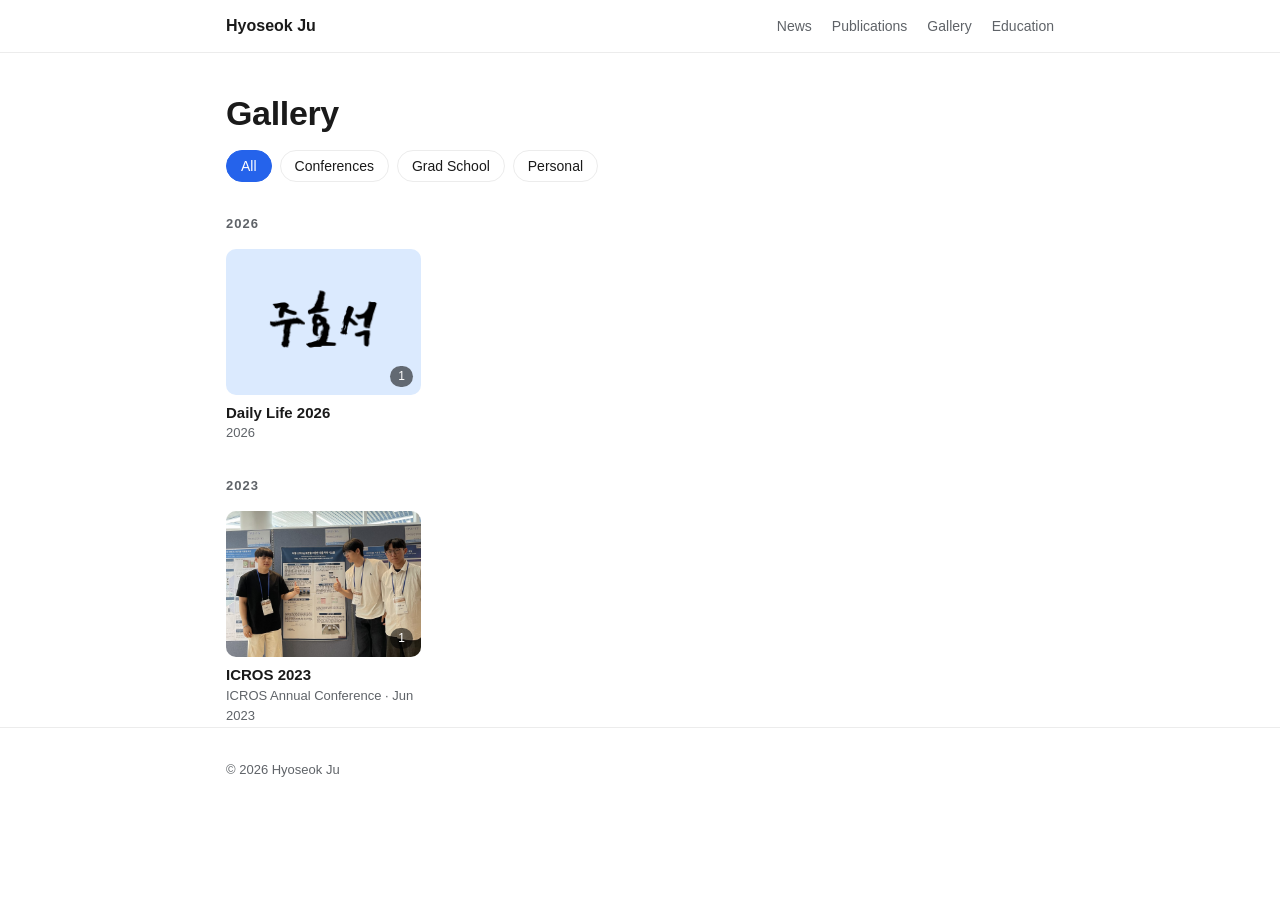
==== gallery.html @ 3c70ba6b "Initial personal research site Homepage with bio, news, publications, education; gallery page with p" ====
<!doctype html>
<html lang="en">
<head>
<meta charset="utf-8">
<meta name="viewport" content="width=device-width, initial-scale=1">
<title>Gallery · Hyoseok Ju</title>
<link rel="stylesheet" href="style.css">
</head>
<body>

<nav>
  <div class="wrap">
    <a class="brand" href="index.html">Hyoseok Ju</a>
    <a href="index.html#news">News</a>
    <a href="index.html#publications">Publications</a>
    <a href="gallery.html">Gallery</a>
    <a href="index.html#education">Education</a>
  </div>
</nav>

<main class="wrap">
  <div id="list">
    <h1 class="page-title">Gallery</h1>
    <div class="chips">
      <button data-tag="all" aria-pressed="true">All</button>
      <button data-tag="conferences" aria-pressed="false">Conferences</button>
      <button data-tag="grad-school" aria-pressed="false">Grad School</button>
      <button data-tag="personal" aria-pressed="false">Personal</button>
    </div>
    <div id="years"></div>
  </div>

  <div id="album" hidden>
    <a class="back" href="#">← All albums</a>
    <h1></h1>
    <p class="meta"></p>
    <div class="photos"></div>
  </div>
</main>

<footer>
  <div class="wrap">© 2026 Hyoseok Ju</div>
</footer>

<dialog id="lightbox">
  <button class="nav prev" aria-label="Previous">‹</button>
  <figure><div class="stage"></div><figcaption></figcaption></figure>
  <button class="nav next" aria-label="Next">›</button>
</dialog>

<script src="gallery-data.js"></script>
<script src="albums.js"></script>
<script>
  const $ = s => document.querySelector(s);
  const listEl = $('#list'), albumEl = $('#album'), photosEl = $('#album .photos'), box = $('#lightbox');

  function renderList(tag) {
    const list = sortedAlbums().filter(a => tag === 'all' || a.tag === tag);
    const years = [...new Set(list.map(a => a.date.slice(0, 4)))];
    $('#years').innerHTML = years.map(y => `
      <h2 class="year">${y}</h2>
      <div class="albums">${list.filter(a => a.date.startsWith(y)).map(albumCard).join('')}</div>`).join('');
    document.querySelectorAll('.chips button').forEach(b => b.setAttribute('aria-pressed', b.dataset.tag === tag));
  }
  $('.chips').addEventListener('click', e => { if (e.target.dataset.tag) renderList(e.target.dataset.tag); });

  let cur, idx;
  function route() {
    cur = ALBUMS.find(a => a.id === location.hash.slice(1));
    listEl.hidden = !!cur;
    albumEl.hidden = !cur;
    if (!cur) return;
    $('#album h1').textContent = cur.title;
    $('#album .meta').textContent = [cur.place, fmtDate(cur.date), countLabel(cur)].filter(Boolean).join(' · ');
    photosEl.innerHTML = cur.items.map((p, i) => `
      <figure data-i="${i}" class="${isVideo(p.src) ? 'video' : ''}">${media(p.src, p.caption)}${p.caption ? `<figcaption>${p.caption}</figcaption>` : ''}</figure>`).join('');
    scrollTo(0, 0);
  }

  function show(i) {
    const n = cur.items.length;
    idx = (i + n) % n;
    const p = cur.items[idx];
    box.querySelector('.stage').innerHTML = isVideo(p.src)
      ? `<video src="${p.src}" controls autoplay playsinline></video>`
      : `<img src="${p.src}" alt="${p.caption}">`;
    box.querySelector('figcaption').textContent = [p.caption, `${idx + 1} / ${n}`].filter(Boolean).join('  ·  ');
  }
  photosEl.addEventListener('click', e => {
    const f = e.target.closest('figure');
    if (f) { show(+f.dataset.i); box.showModal(); }
  });
  $('.prev').addEventListener('click', () => show(idx - 1));
  $('.next').addEventListener('click', () => show(idx + 1));
  box.addEventListener('click', e => { if (e.target === box) box.close(); });
  box.addEventListener('close', () => box.querySelector('.stage').innerHTML = '');
  box.addEventListener('keydown', e => {
    if (e.key === 'ArrowLeft') show(idx - 1);
    if (e.key === 'ArrowRight') show(idx + 1);
  });

  renderList('all');
  addEventListener('hashchange', route);
  route();
</script>

</body>
</html>
---- style.css ----
:root {
  color-scheme: light;
  --bg: #ffffff;
  --fg: #1a1a1a;
  --muted: #5f6368;
  --line: #ececec;
  --accent: #2563eb;
  --tag-bg: #eaf1ff;
  --thumb-a: #dbeafe;
  --thumb-b: #fde7d3;
}

* { box-sizing: border-box; }
html { -webkit-text-size-adjust: 100%; }
body {
  margin: 0;
  background: var(--bg);
  color: var(--fg);
  font: 16px/1.6 -apple-system, BlinkMacSystemFont, "Segoe UI", "Apple SD Gothic Neo", "Noto Sans KR", Roboto, sans-serif;
}
a { color: var(--accent); text-decoration: none; }
a:hover { text-decoration: underline; }
.wrap { max-width: 860px; margin: 0 auto; padding: 0 16px; }

/* nav */
nav {
  position: sticky; top: 0; z-index: 10;
  background: color-mix(in srgb, var(--bg) 88%, transparent);
  backdrop-filter: blur(8px);
  border-bottom: 1px solid var(--line);
}
nav .wrap { display: flex; align-items: center; gap: 20px; height: 52px; overflow-x: auto; }
nav .brand { font-weight: 650; color: var(--fg); margin-right: auto; white-space: nowrap; }
nav a:not(.brand) { color: var(--muted); font-size: 14px; white-space: nowrap; }
nav a:not(.brand):hover { color: var(--fg); text-decoration: none; }

/* header */
header { display: grid; grid-template-columns: 1fr 200px; gap: 40px; align-items: center; padding: 56px 0 40px; }
h1 { font-size: 34px; line-height: 1.2; margin: 0 0 4px; letter-spacing: -0.01em; }
.ko { color: var(--muted); font-weight: 400; font-size: 20px; margin-left: 6px; }
.role { color: var(--muted); margin: 0 0 18px; }
.bio p { margin: 0 0 12px; }
.links { display: flex; flex-wrap: wrap; gap: 8px 18px; margin-top: 18px; font-size: 15px; }
.photo {
  width: 200px; aspect-ratio: 3 / 4; border-radius: 16px;
  object-fit: cover; display: block;
  box-shadow: 0 8px 24px rgba(0, 0, 0, .08);
}

/* sections */
section { padding: 28px 0; border-top: 1px solid var(--line); }
h2 { font-size: 13px; text-transform: uppercase; letter-spacing: 0.08em; color: var(--muted); margin: 0 0 18px; font-weight: 600; }

.interests { display: flex; flex-wrap: wrap; gap: 8px; padding: 0; margin: 0; list-style: none; }
.interests li { background: var(--tag-bg); color: var(--accent); padding: 4px 12px; border-radius: 999px; font-size: 14px; }

.news { list-style: none; padding: 0; margin: 0; }
.news li { display: grid; grid-template-columns: 90px 1fr; gap: 12px; padding: 6px 0; }
.news time { color: var(--muted); font-variant-numeric: tabular-nums; font-size: 14px; padding-top: 1px; }

.pub { display: grid; grid-template-columns: 200px 1fr; gap: 24px; padding: 16px 0; }
.pub + .pub { border-top: 1px dashed var(--line); }
.thumb {
  aspect-ratio: 16 / 10; border-radius: 8px; width: 100%;
  background: linear-gradient(135deg, var(--thumb-a), var(--thumb-b));
  object-fit: cover;
  display: grid; place-items: center;
  font-weight: 700; font-size: 18px; letter-spacing: .02em; color: #1e3a8a;
}
.pub h3 { font-size: 17px; margin: 0 0 4px; line-height: 1.35; }
.authors { margin: 0; font-size: 15px; }
.authors b { font-weight: 650; }
.authors .eq { color: var(--muted); font-size: 13px; }
.venue { margin: 2px 0 8px; font-style: italic; color: var(--muted); font-size: 15px; }
.award { display: inline-block; margin: 0 0 8px; padding: 2px 10px; border-radius: 6px; background: #fff4d6; color: #92400e; font-size: 13px; font-weight: 600; }
.pub-links { display: flex; flex-wrap: wrap; gap: 6px; }
.pub-links a {
  font-size: 13px; padding: 2px 10px; border: 1px solid var(--line); border-radius: 6px; color: var(--fg);
}
.pub-links a:hover { border-color: var(--accent); color: var(--accent); text-decoration: none; }
.sub { font-size: 15px; margin: 8px 0 4px; }
.sub ~ .sub { margin-top: 28px; }

.timeline { list-style: none; padding: 0; margin: 0; }
.timeline li { display: grid; grid-template-columns: 130px 1fr; gap: 12px; padding: 6px 0; }
.timeline .when { color: var(--muted); font-size: 14px; font-variant-numeric: tabular-nums; padding-top: 1px; }
.timeline .what b { font-weight: 600; }
.timeline .what span { display: block; color: var(--muted); font-size: 14px; }


/* gallery: album cards */
.sec-head { display: flex; justify-content: space-between; align-items: baseline; margin-bottom: 18px; }
.sec-head h2 { margin: 0; }
.sec-head a { font-size: 14px; }
.albums { display: grid; grid-template-columns: repeat(auto-fill, minmax(160px, 1fr)); gap: 20px 16px; }
.card { display: block; color: var(--fg); }
.card:hover { text-decoration: none; }
.cover { position: relative; aspect-ratio: 4 / 3; border-radius: 10px; overflow: hidden; background: var(--thumb-a); }
.cover img, .cover video { width: 100%; height: 100%; object-fit: cover; display: block; transition: transform .3s; }
.card:hover .cover > :first-child { transform: scale(1.04); }
.count { position: absolute; right: 8px; bottom: 8px; background: rgba(0,0,0,.55); color: #fff; font-size: 12px; padding: 1px 8px; border-radius: 999px; }
.card b { display: block; font-size: 15px; font-weight: 600; margin-top: 8px; line-height: 1.35; }
.card .meta { display: block; font-size: 13px; color: var(--muted); }

/* gallery page */
.page-title { margin: 40px 0 16px; }
.chips { display: flex; flex-wrap: wrap; gap: 8px; margin-bottom: 8px; }
.chips button { font: inherit; font-size: 14px; border: 1px solid var(--line); background: var(--bg); color: var(--fg); padding: 4px 14px; border-radius: 999px; cursor: pointer; }
.chips button[aria-pressed="true"] { background: var(--accent); border-color: var(--accent); color: #fff; }
.year { margin: 32px 0 14px; }
.back { display: inline-block; margin-top: 32px; font-size: 14px; }
#album h1 { margin-top: 12px; }
#album .meta { color: var(--muted); margin: 0 0 24px; }
.photos { columns: 3 160px; column-gap: 12px; padding-bottom: 48px; }
.photos figure { margin: 0 0 12px; break-inside: avoid; cursor: zoom-in; }
.photos figure { position: relative; }
.photos figure.video::after { content: "▶"; position: absolute; top: 8px; left: 8px; background: rgba(0,0,0,.55); color: #fff; font-size: 11px; padding: 2px 8px; border-radius: 999px; }
.photos img, .photos video { width: 100%; display: block; border-radius: 8px; background: var(--thumb-a); }
.photos img:hover { opacity: .85; }
.photos figcaption { font-size: 13px; color: var(--muted); margin-top: 4px; }

/* lightbox */
dialog { border: 0; outline: none; padding: 0; margin: 0; background: transparent; width: 100vw; height: 100vh; max-width: none; max-height: none; }
dialog[open] { display: flex; align-items: center; justify-content: center; }
dialog::backdrop { background: rgba(0, 0, 0, .9); }
dialog figure { margin: 0; text-align: center; }
dialog img, dialog video { max-width: 88vw; max-height: 84vh; display: block; margin: 0 auto; border-radius: 6px; }
dialog figcaption { color: #ddd; font-size: 14px; margin-top: 10px; }
dialog .nav { position: fixed; top: 50%; transform: translateY(-50%); width: 44px; height: 44px; border-radius: 50%; border: 0; background: rgba(255,255,255,.15); color: #fff; font-size: 26px; line-height: 1; cursor: pointer; }
dialog .nav:hover { background: rgba(255,255,255,.3); }
dialog .prev { left: 12px; }
dialog .next { right: 12px; }

footer { padding: 32px 0 48px; color: var(--muted); font-size: 13px; border-top: 1px solid var(--line); }

@media (max-width: 640px) {
  header { grid-template-columns: 1fr; gap: 24px; padding-top: 32px; }
  .photo { width: 140px; order: -1; }
  h1 { font-size: 28px; }
  .pub { grid-template-columns: 1fr; gap: 12px; }
  .thumb { max-width: 320px; }
  .news li, .timeline li { grid-template-columns: 1fr; gap: 0; }
}
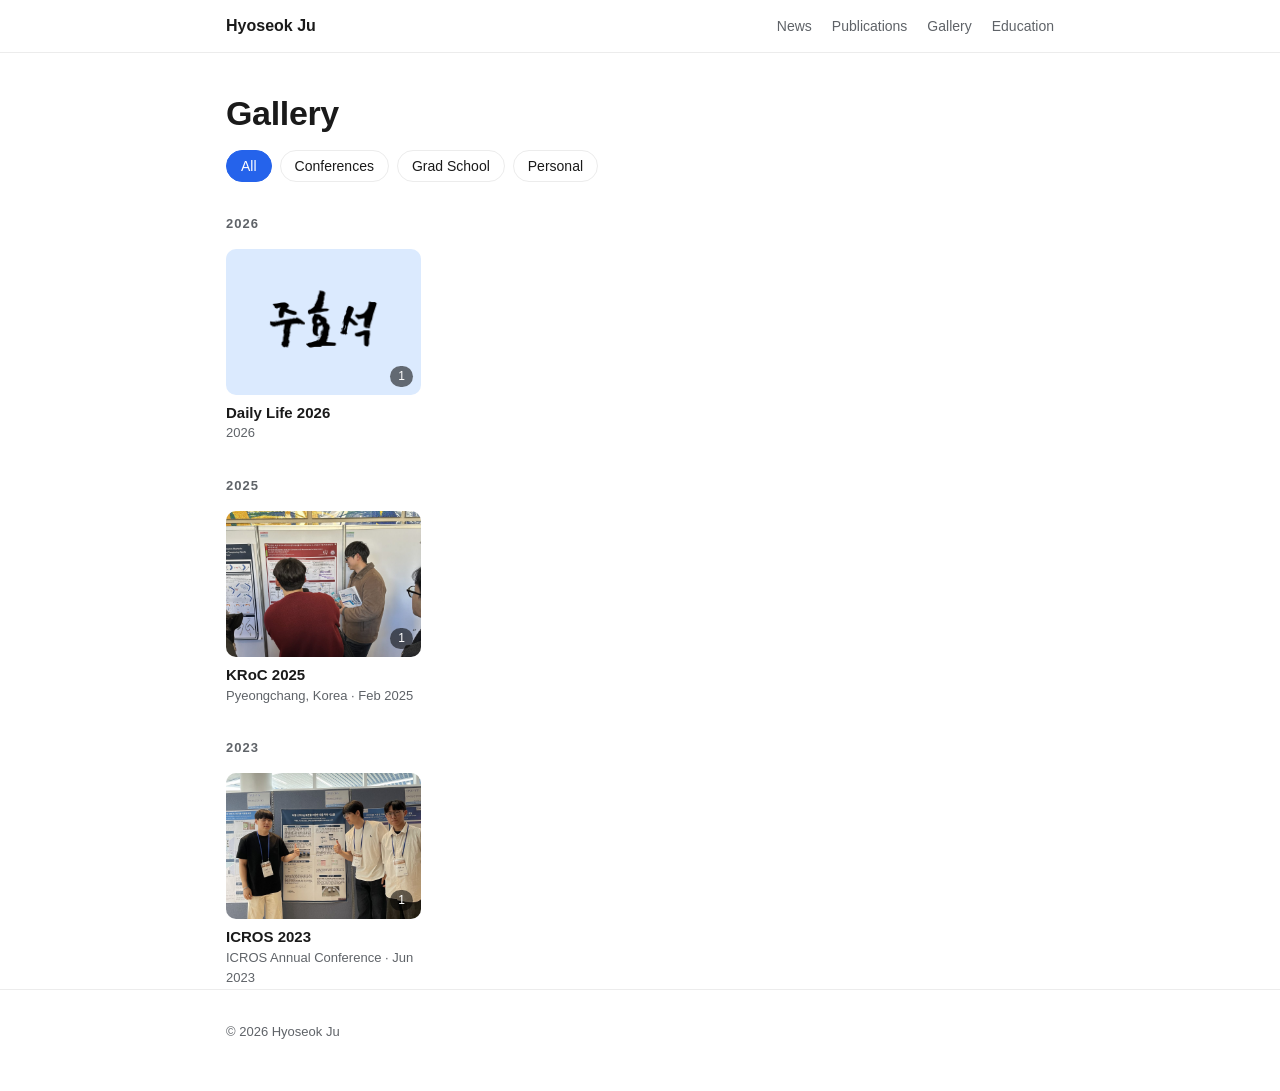
==== commit 33cd1be0: "Add per-album giscus comments to gallery Co-Authored-By: Claude Opus 5.5 (1M context) <noreply@anthr" ====
--- a/gallery.html
+++ b/gallery.html
@@ -35,6 +35,7 @@
     <h1></h1>
     <p class="meta"></p>
     <div class="photos"></div>
+    <div id="comments"></div>
   </div>
 </main>
 
@@ -74,7 +75,30 @@
     $('#album .meta').textContent = [cur.place, fmtDate(cur.date), countLabel(cur)].filter(Boolean).join(' · ');
     photosEl.innerHTML = cur.items.map((p, i) => `
       <figure data-i="${i}" class="${isVideo(p.src) ? 'video' : ''}">${media(p.src, p.caption)}${p.caption ? `<figcaption>${p.caption}</figcaption>` : ''}</figure>`).join('');
+    loadComments(cur.id);
     scrollTo(0, 0);
+  }
+
+  // giscus: one GitHub Discussion per album, keyed by album id
+  function loadComments(id) {
+    const s = document.createElement('script');
+    Object.entries({
+      src: 'https://giscus.app/client.js',
+      'data-repo': 'JooHyoSeok/joohyoseok.github.io',
+      'data-repo-id': 'R_kgDOU_NorA',
+      'data-category': 'Announcements',
+      'data-category-id': 'DIC_kwDOU_NorM4DHPGx',
+      'data-mapping': 'specific',
+      'data-term': id,
+      'data-strict': '1',
+      'data-reactions-enabled': '1',
+      'data-input-position': 'top',
+      'data-theme': 'light',
+      'data-lang': 'en',
+      crossorigin: 'anonymous',
+    }).forEach(([k, v]) => s.setAttribute(k, v));
+    s.async = true;
+    $('#comments').replaceChildren(s);
   }
 
   function show(i) {
--- a/style.css
+++ b/style.css
@@ -111,7 +111,8 @@
 .back { display: inline-block; margin-top: 32px; font-size: 14px; }
 #album h1 { margin-top: 12px; }
 #album .meta { color: var(--muted); margin: 0 0 24px; }
-.photos { columns: 3 160px; column-gap: 12px; padding-bottom: 48px; }
+.photos { columns: 3 160px; column-gap: 12px; }
+#comments { margin: 36px 0 48px; padding-top: 24px; border-top: 1px solid var(--line); }
 .photos figure { margin: 0 0 12px; break-inside: avoid; cursor: zoom-in; }
 .photos figure { position: relative; }
 .photos figure.video::after { content: "▶"; position: absolute; top: 8px; left: 8px; background: rgba(0,0,0,.55); color: #fff; font-size: 11px; padding: 2px 8px; border-radius: 999px; }
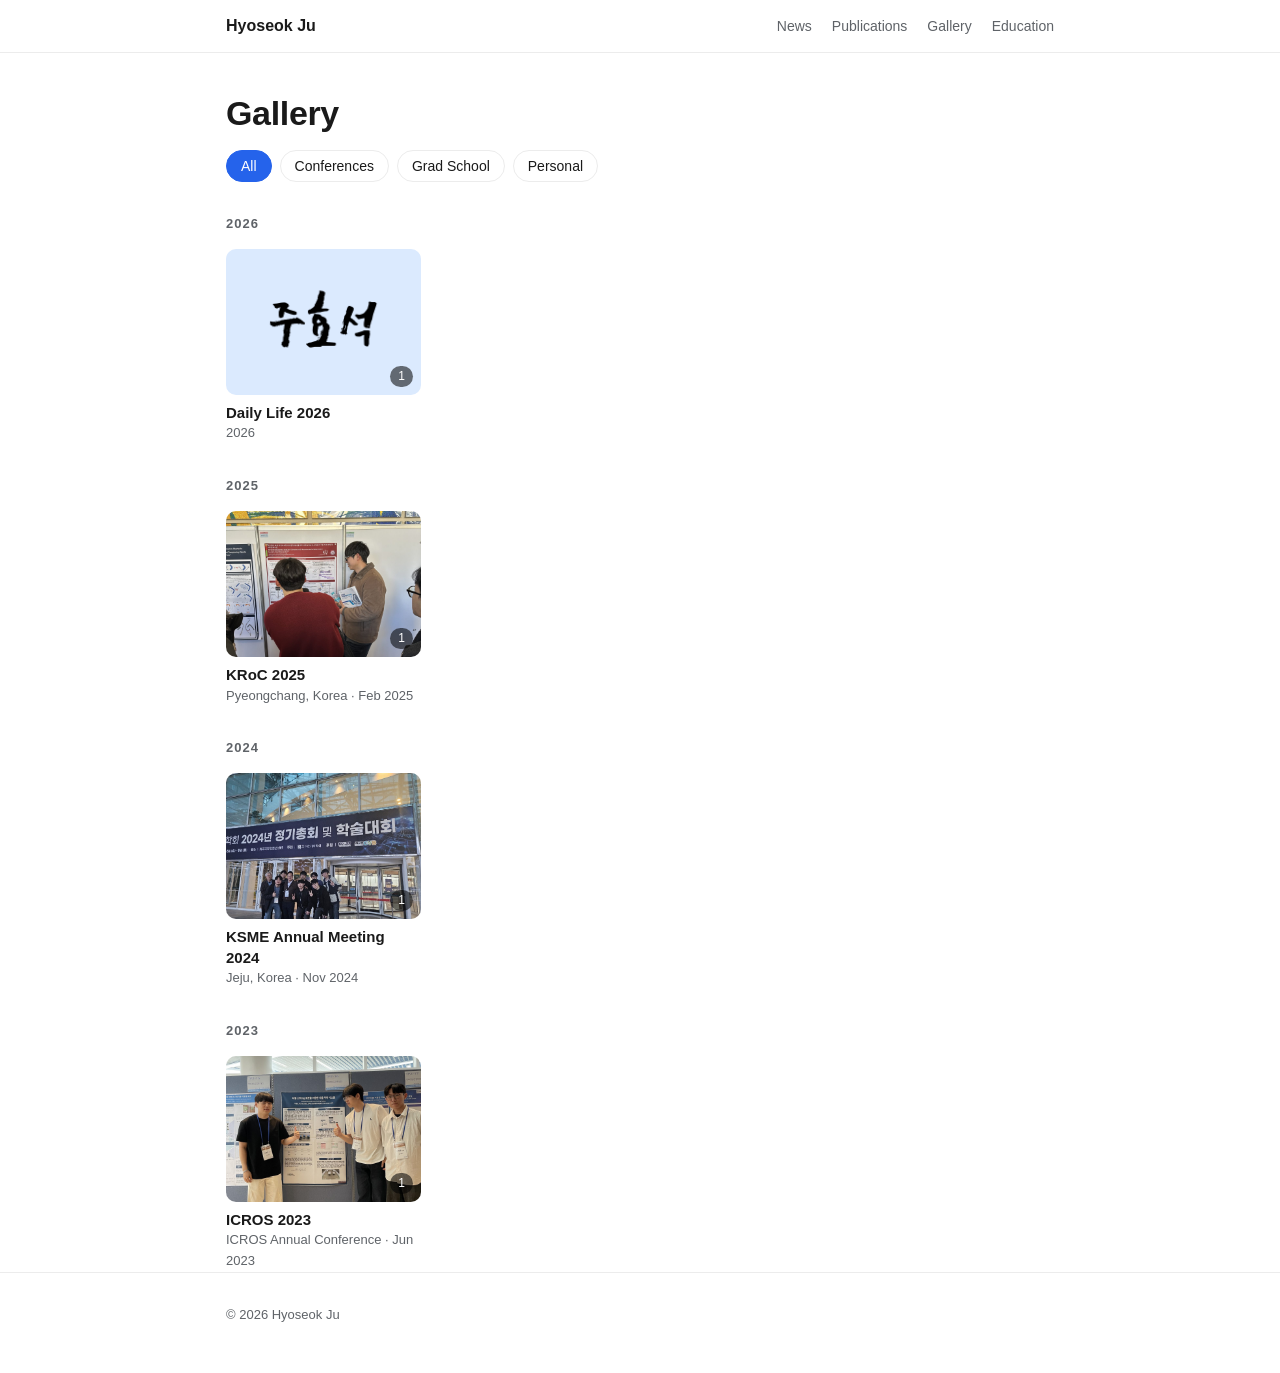
==== commit a71596d2: "Route albums via ?album= so giscus login redirect keeps the album giscus strips the URL hash when re" ====
--- a/gallery.html
+++ b/gallery.html
@@ -31,7 +31,7 @@
   </div>
 
   <div id="album" hidden>
-    <a class="back" href="#">← All albums</a>
+    <a class="back" href="gallery.html">← All albums</a>
     <h1></h1>
     <p class="meta"></p>
     <div class="photos"></div>
@@ -67,7 +67,9 @@
 
   let cur, idx;
   function route() {
-    cur = ALBUMS.find(a => a.id === location.hash.slice(1));
+    // album in ?album= (giscus login redirect strips #hash); #id still accepted for old links
+    const id = new URLSearchParams(location.search).get('album') || location.hash.slice(1);
+    cur = ALBUMS.find(a => a.id === id);
     listEl.hidden = !!cur;
     albumEl.hidden = !cur;
     if (!cur) return;
@@ -76,7 +78,6 @@
     photosEl.innerHTML = cur.items.map((p, i) => `
       <figure data-i="${i}" class="${isVideo(p.src) ? 'video' : ''}">${media(p.src, p.caption)}${p.caption ? `<figcaption>${p.caption}</figcaption>` : ''}</figure>`).join('');
     loadComments(cur.id);
-    scrollTo(0, 0);
   }
 
   // giscus: one GitHub Discussion per album, keyed by album id
@@ -124,7 +125,6 @@
   });
 
   renderList('all');
-  addEventListener('hashchange', route);
   route();
 </script>
 
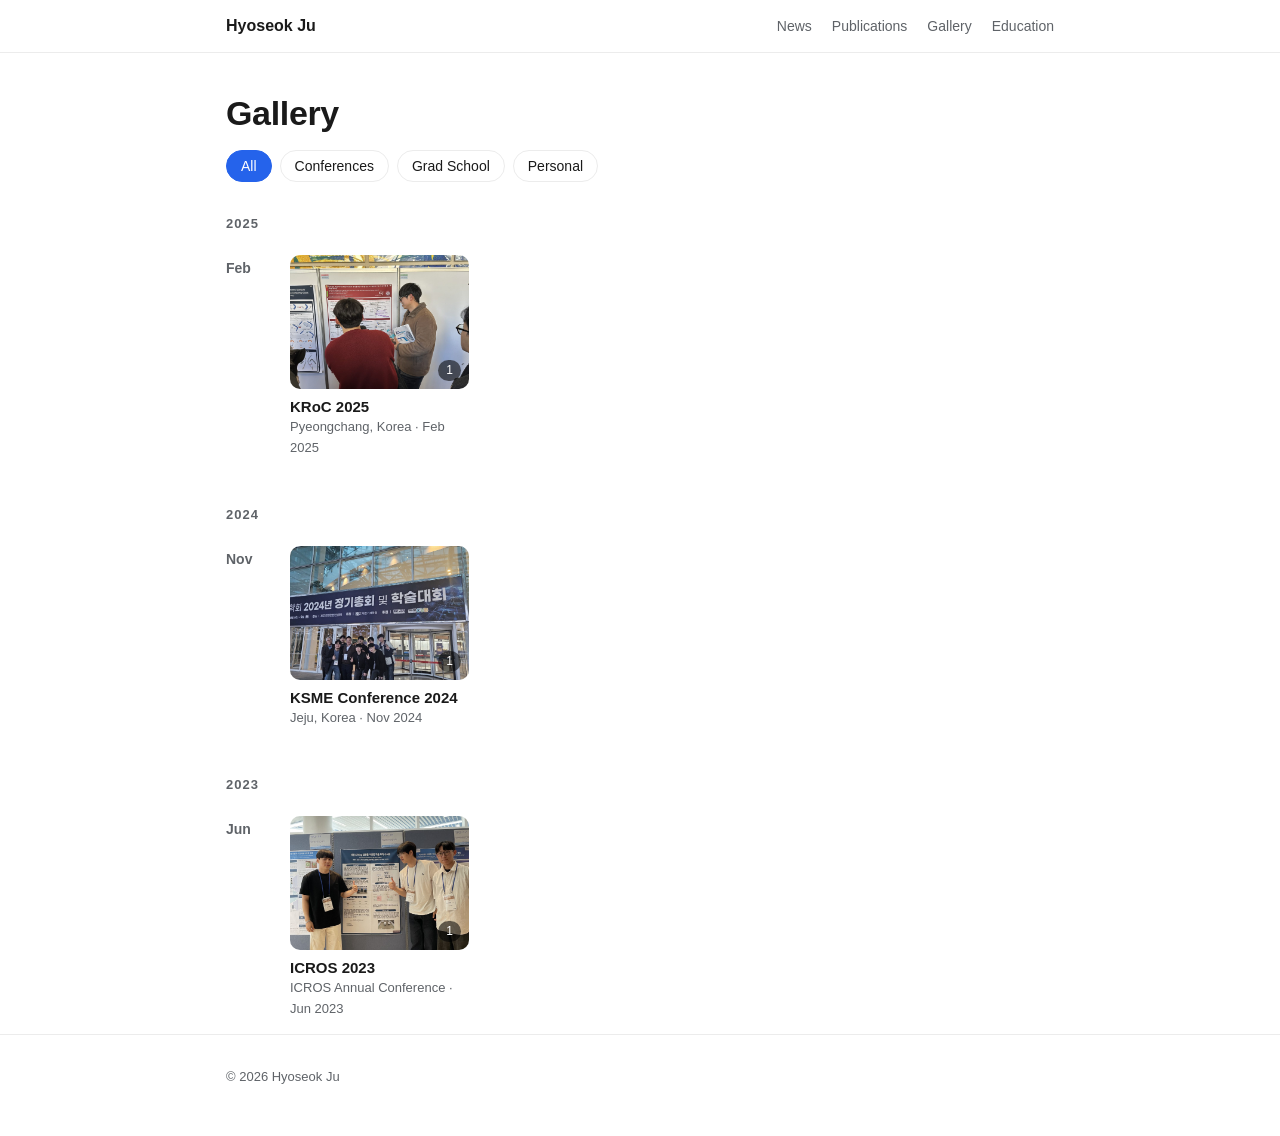
==== commit a995433a: "Add SLAM hero animation, 3D profile photo and UI motion - Homepage background: KITTI 00 map built al" ====
--- a/gallery.html
+++ b/gallery.html
@@ -58,9 +58,15 @@
   function renderList(tag) {
     const list = sortedAlbums().filter(a => tag === 'all' || a.tag === tag);
     const years = [...new Set(list.map(a => a.date.slice(0, 4)))];
-    $('#years').innerHTML = years.map(y => `
-      <h2 class="year">${y}</h2>
-      <div class="albums">${list.filter(a => a.date.startsWith(y)).map(albumCard).join('')}</div>`).join('');
+    $('#years').innerHTML = years.map(y => {
+      const inYear = list.filter(a => a.date.startsWith(y));
+      const months = [...new Set(inYear.map(a => a.date.slice(5)))];   // '' for year-only albums
+      return `<h2 class="year">${y}</h2>` + months.map(m => `
+        <div class="month">
+          <span>${m ? new Date(y, m - 1).toLocaleDateString('en-US', { month: 'short' }) : ''}</span>
+          <div class="albums">${inYear.filter(a => a.date.slice(5) === m).map(albumCard).join('')}</div>
+        </div>`).join('');
+    }).join('');
     document.querySelectorAll('.chips button').forEach(b => b.setAttribute('aria-pressed', b.dataset.tag === tag));
   }
   $('.chips').addEventListener('click', e => { if (e.target.dataset.tag) renderList(e.target.dataset.tag); });
@@ -113,8 +119,23 @@
   }
   photosEl.addEventListener('click', e => {
     const f = e.target.closest('figure');
-    if (f) { show(+f.dataset.i); box.showModal(); }
+    if (f) { show(+f.dataset.i); box.showModal(); zoomFrom(f); }
   });
+
+  // grow the full-size image out of the clicked thumbnail
+  function zoomFrom(fig) {
+    const img = box.querySelector('.stage img');
+    if (!img || matchMedia('(prefers-reduced-motion: reduce)').matches) return;
+    const from = fig.querySelector('img').getBoundingClientRect();
+    const run = () => {
+      const to = img.getBoundingClientRect();
+      img.animate([
+        { transformOrigin: 'top left', transform: `translate(${from.left - to.left}px, ${from.top - to.top}px) scale(${from.width / to.width}, ${from.height / to.height})` },
+        { transformOrigin: 'top left', transform: 'none' },
+      ], { duration: 300, easing: 'cubic-bezier(.2, .7, .2, 1)' });
+    };
+    img.complete ? run() : img.addEventListener('load', run, { once: true });
+  }
   $('.prev').addEventListener('click', () => show(idx - 1));
   $('.next').addEventListener('click', () => show(idx + 1));
   box.addEventListener('click', e => { if (e.target === box) box.close(); });
--- a/style.css
+++ b/style.css
@@ -11,7 +11,8 @@
 }
 
 * { box-sizing: border-box; }
-html { -webkit-text-size-adjust: 100%; }
+html { -webkit-text-size-adjust: 100%; scroll-behavior: smooth; scroll-padding-top: 64px; }
+@media (prefers-reduced-motion: reduce) { html { scroll-behavior: auto; } }
 body {
   margin: 0;
   background: var(--bg);
@@ -33,6 +34,24 @@
 nav .brand { font-weight: 650; color: var(--fg); margin-right: auto; white-space: nowrap; }
 nav a:not(.brand) { color: var(--muted); font-size: 14px; white-space: nowrap; }
 nav a:not(.brand):hover { color: var(--fg); text-decoration: none; }
+nav a:not(.brand) { position: relative; transition: color .2s; }
+nav a:not(.brand)::after { content: ""; position: absolute; left: 0; right: 0; bottom: -4px; height: 2px; background: var(--accent); transform: scaleX(0); transition: transform .25s; }
+nav a.active { color: var(--fg); }
+nav a.active::after { transform: scaleX(1); }
+
+/* homepage background map (hero.js) */
+#hero-map {
+  position: absolute; top: 0; left: 0; width: 100%; height: 640px; z-index: 0; pointer-events: none;
+  opacity: 0; transition: opacity 1.2s;
+  /* fade out toward the bottom and toward the text column on the left */
+  -webkit-mask-image: linear-gradient(to bottom, #000 55%, transparent), linear-gradient(to right, transparent 0%, #000 20%);
+  -webkit-mask-composite: source-in;
+          mask-image: linear-gradient(to bottom, #000 55%, transparent), linear-gradient(to right, transparent 0%, #000 20%);
+          mask-composite: intersect;
+}
+#hero-map.ready { opacity: .65; }
+#hero-map canvas { width: 100%; height: 100%; display: block; }
+main, footer { position: relative; z-index: 1; }
 
 /* header */
 header { display: grid; grid-template-columns: 1fr 200px; gap: 40px; align-items: center; padding: 56px 0 40px; }
@@ -45,7 +64,20 @@
   width: 200px; aspect-ratio: 3 / 4; border-radius: 16px;
   object-fit: cover; display: block;
   box-shadow: 0 8px 24px rgba(0, 0, 0, .08);
+  transition: opacity .4s;
 }
+/* photo3d.js: point-cloud version of the photo on hover */
+.photo-wrap { position: relative; cursor: pointer; }
+.photo-wrap canvas { position: absolute; inset: 0; width: 100%; height: 100%; opacity: 0; transition: opacity .4s; pointer-events: none; }
+.photo-wrap.on canvas { opacity: 1; }
+.photo-wrap.on .photo { opacity: 0; }
+.photo-wrap::after {
+  content: "3D"; position: absolute; left: 10px; bottom: 10px;
+  font-size: 11px; font-weight: 700; letter-spacing: .05em; color: #fff;
+  background: rgba(0, 0, 0, .45); padding: 2px 8px; border-radius: 999px;
+  transition: opacity .3s;
+}
+.photo-wrap.on::after { opacity: 0; }
 
 /* sections */
 section { padding: 28px 0; border-top: 1px solid var(--line); }
@@ -107,7 +139,10 @@
 .chips { display: flex; flex-wrap: wrap; gap: 8px; margin-bottom: 8px; }
 .chips button { font: inherit; font-size: 14px; border: 1px solid var(--line); background: var(--bg); color: var(--fg); padding: 4px 14px; border-radius: 999px; cursor: pointer; }
 .chips button[aria-pressed="true"] { background: var(--accent); border-color: var(--accent); color: #fff; }
-.year { margin: 32px 0 14px; }
+.year { margin: 32px 0 6px; }
+.month { display: grid; grid-template-columns: 48px 1fr; gap: 16px; padding: 14px 0; }
+.month + .month { border-top: 1px dashed var(--line); }
+.month > span { font-size: 14px; font-weight: 600; color: var(--muted); padding-top: 2px; }
 .back { display: inline-block; margin-top: 32px; font-size: 14px; }
 #album h1 { margin-top: 12px; }
 #album .meta { color: var(--muted); margin: 0 0 24px; }
@@ -124,6 +159,8 @@
 dialog { border: 0; outline: none; padding: 0; margin: 0; background: transparent; width: 100vw; height: 100vh; max-width: none; max-height: none; }
 dialog[open] { display: flex; align-items: center; justify-content: center; }
 dialog::backdrop { background: rgba(0, 0, 0, .9); }
+dialog[open]::backdrop { animation: fade-in .25s ease-out; }
+@keyframes fade-in { from { opacity: 0; } }
 dialog figure { margin: 0; text-align: center; }
 dialog img, dialog video { max-width: 88vw; max-height: 84vh; display: block; margin: 0 auto; border-radius: 6px; }
 dialog figcaption { color: #ddd; font-size: 14px; margin-top: 10px; }
@@ -136,9 +173,13 @@
 
 @media (max-width: 640px) {
   header { grid-template-columns: 1fr; gap: 24px; padding-top: 32px; }
-  .photo { width: 140px; order: -1; }
+  .photo-wrap { order: -1; }
+  .photo { width: 140px; }
   h1 { font-size: 28px; }
   .pub { grid-template-columns: 1fr; gap: 12px; }
   .thumb { max-width: 320px; }
   .news li, .timeline li { grid-template-columns: 1fr; gap: 0; }
+  .month { grid-template-columns: 1fr; gap: 8px; }
+  #hero-map { -webkit-mask-image: linear-gradient(to bottom, #000 40%, transparent); mask-image: linear-gradient(to bottom, #000 40%, transparent); }
+  #hero-map.ready { opacity: .3; }
 }
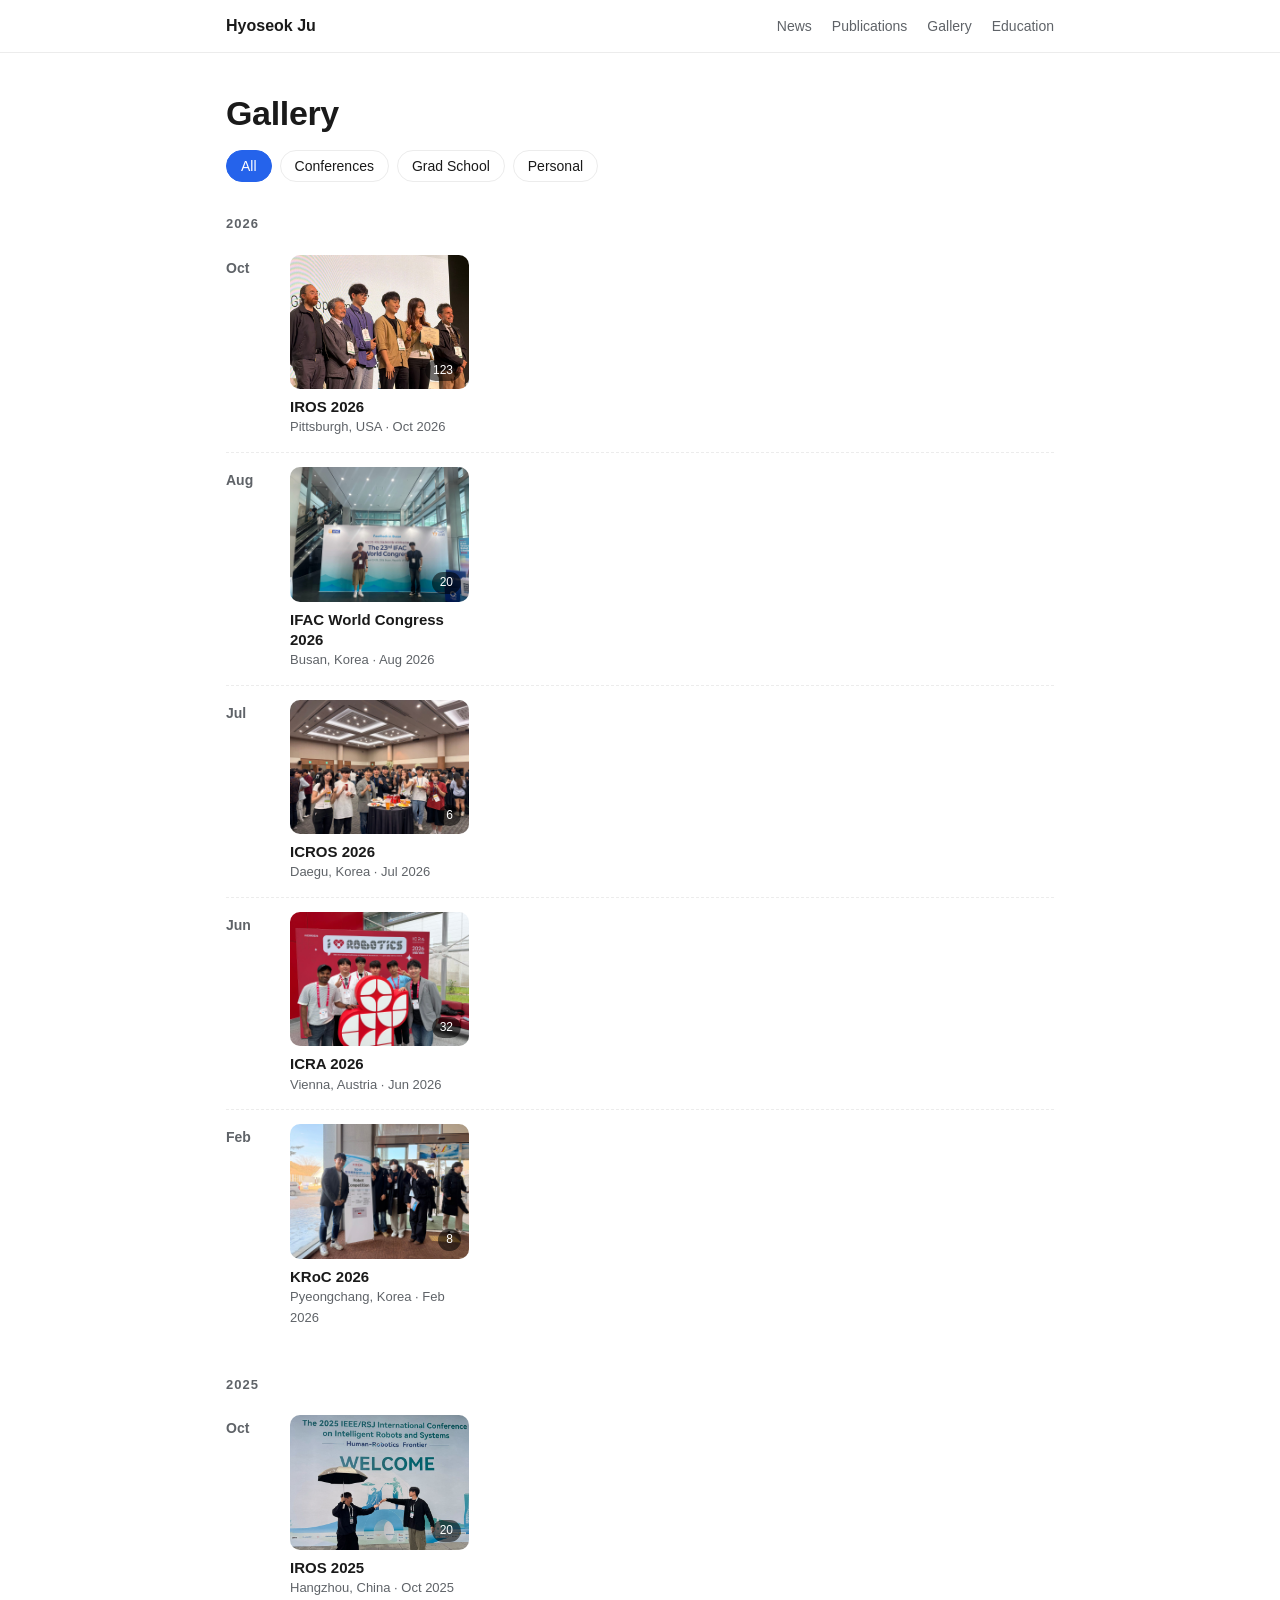
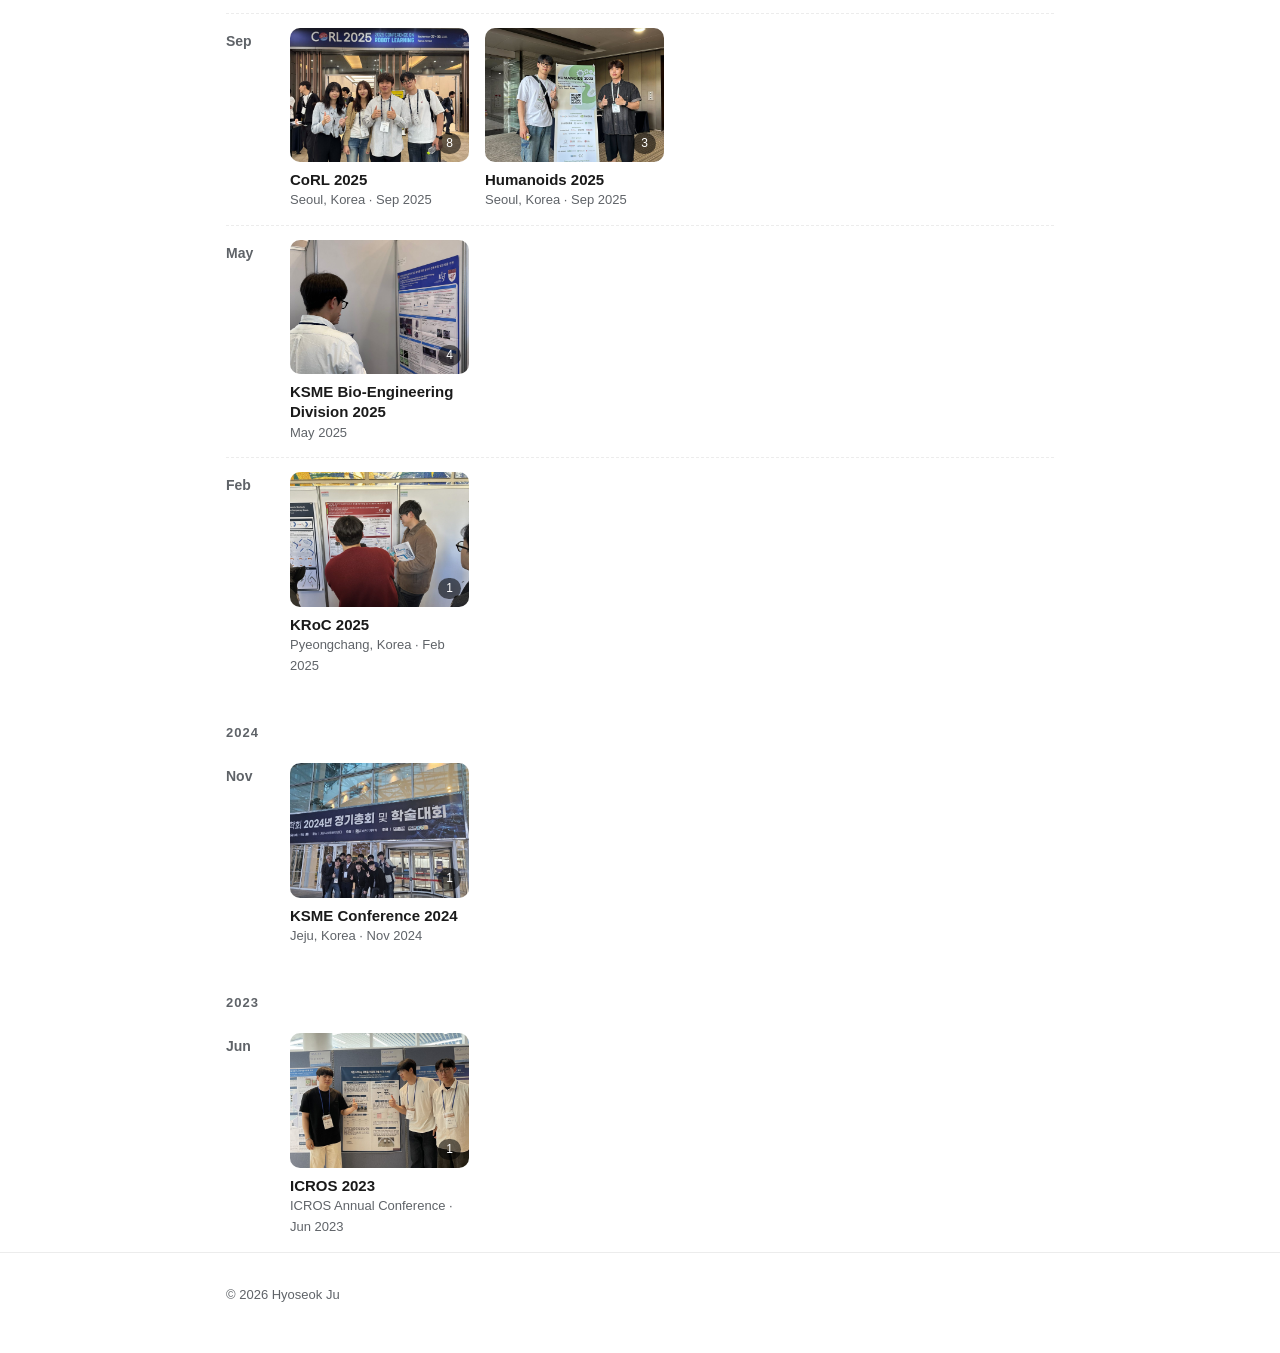
==== commit ae715e6f: "Gallery easter egg: tap the title 7 times to unlock every photo Albums show only their cover until u" ====
--- a/gallery.html
+++ b/gallery.html
@@ -71,7 +71,39 @@
   }
   $('.chips').addEventListener('click', e => { if (e.target.dataset.tag) renderList(e.target.dataset.tag); });
 
-  let cur, idx;
+  // easter egg: until unlocked, an album shows only its cover. Tap the "Gallery" title 7 times
+  // (Android's "tap build number to become a developer"). Remembered per browser.
+  // Hides from casual visitors only: every file is still in the public repo.
+  let unlocked = false;
+  try { unlocked = localStorage.getItem('gallery-unlocked') === '1'; } catch {}
+  const visible = a => unlocked ? a.items : a.items.filter(p => p.src === a.cover);
+
+  const toastEl = Object.assign(document.createElement('div'), { className: 'toast', role: 'status' });
+  document.body.append(toastEl);
+  let toastTimer;
+  function toast(msg) {
+    toastEl.textContent = msg;
+    toastEl.classList.add('show');
+    clearTimeout(toastTimer);
+    toastTimer = setTimeout(() => toastEl.classList.remove('show'), 2200);
+  }
+
+  let taps = 0, lastTap = 0;
+  $('.page-title').addEventListener('click', () => {
+    if (unlocked) return toast('No need, you can already see everything.');
+    const now = Date.now();
+    taps = now - lastTap < 1500 ? taps + 1 : 1;
+    lastTap = now;
+    const left = 7 - taps;
+    if (left > 0 && left <= 3) toast(`You are now ${left} step${left > 1 ? 's' : ''} away from seeing every photo.`);
+    if (left === 0) {
+      unlocked = true;
+      try { localStorage.setItem('gallery-unlocked', '1'); } catch {}
+      toast('🔓 You found it! Every photo and video is unlocked.');
+    }
+  });
+
+  let cur, view, idx;
   function route() {
     // album in ?album= (giscus login redirect strips #hash); #id still accepted for old links
     const id = new URLSearchParams(location.search).get('album') || location.hash.slice(1);
@@ -81,7 +113,8 @@
     if (!cur) return;
     $('#album h1').textContent = cur.title;
     $('#album .meta').textContent = [cur.place, fmtDate(cur.date), countLabel(cur)].filter(Boolean).join(' · ');
-    photosEl.innerHTML = cur.items.map((p, i) => `
+    view = visible(cur);
+    photosEl.innerHTML = view.map((p, i) => `
       <figure data-i="${i}" class="${isVideo(p.src) ? 'video' : ''}">${media(p.src, p.caption)}${p.caption ? `<figcaption>${p.caption}</figcaption>` : ''}</figure>`).join('');
     loadComments(cur.id);
   }
@@ -109,9 +142,9 @@
   }
 
   function show(i) {
-    const n = cur.items.length;
+    const n = view.length;
     idx = (i + n) % n;
-    const p = cur.items[idx];
+    const p = view[idx];
     box.querySelector('.stage').innerHTML = isVideo(p.src)
       ? `<video src="${p.src}" controls autoplay playsinline></video>`
       : `<img src="${p.src}" alt="${p.caption}">`;
--- a/style.css
+++ b/style.css
@@ -135,7 +135,14 @@
 .card .meta { display: block; font-size: 13px; color: var(--muted); }
 
 /* gallery page */
-.page-title { margin: 40px 0 16px; }
+.page-title { margin: 40px 0 16px; user-select: none; -webkit-user-select: none; touch-action: manipulation; -webkit-tap-highlight-color: transparent; }
+.toast {
+  position: fixed; left: 50%; bottom: 32px; z-index: 20; transform: translate(-50%, 8px);
+  max-width: calc(100% - 32px); background: rgba(32, 33, 36, .92); color: #fff;
+  font-size: 14px; padding: 10px 18px; border-radius: 999px;
+  opacity: 0; pointer-events: none; transition: opacity .2s, transform .2s;
+}
+.toast.show { opacity: 1; transform: translate(-50%, 0); }
 .chips { display: flex; flex-wrap: wrap; gap: 8px; margin-bottom: 8px; }
 .chips button { font: inherit; font-size: 14px; border: 1px solid var(--line); background: var(--bg); color: var(--fg); padding: 4px 14px; border-radius: 999px; cursor: pointer; }
 .chips button[aria-pressed="true"] { background: var(--accent); border-color: var(--accent); color: #fff; }
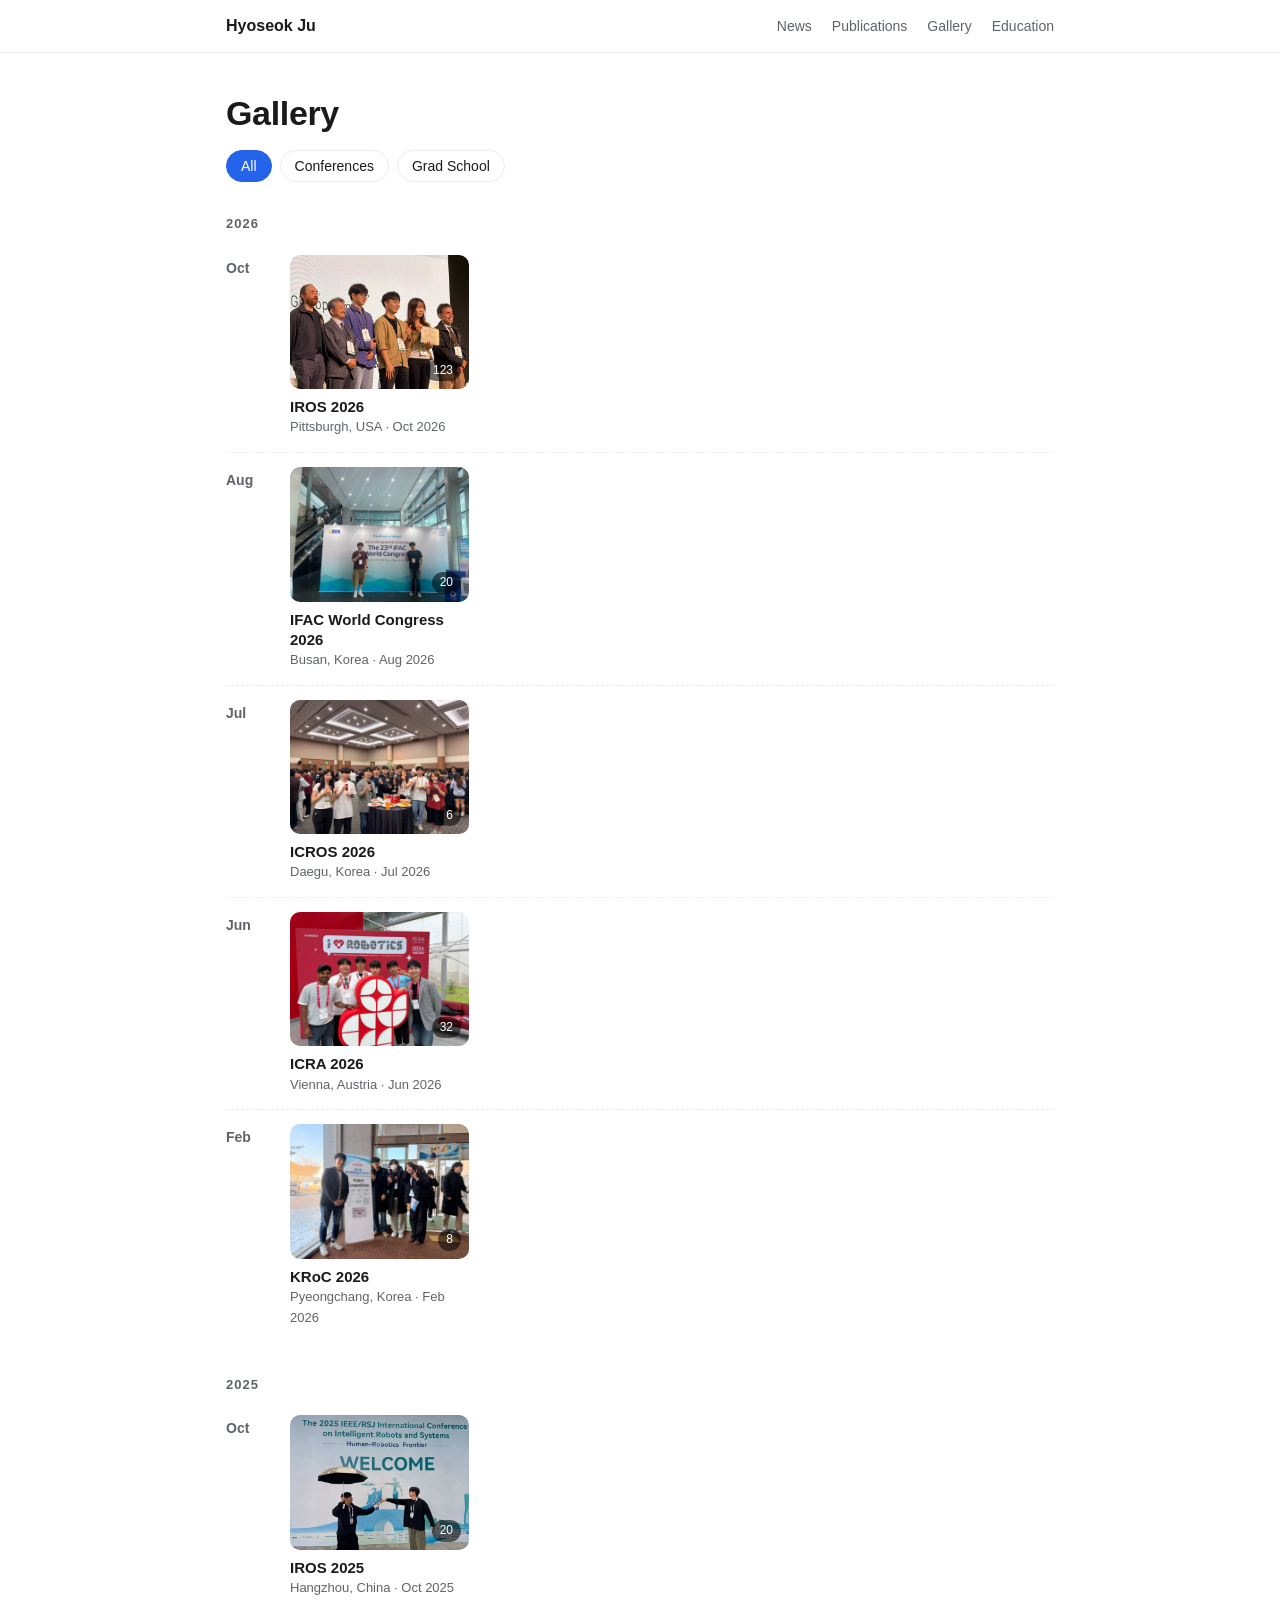
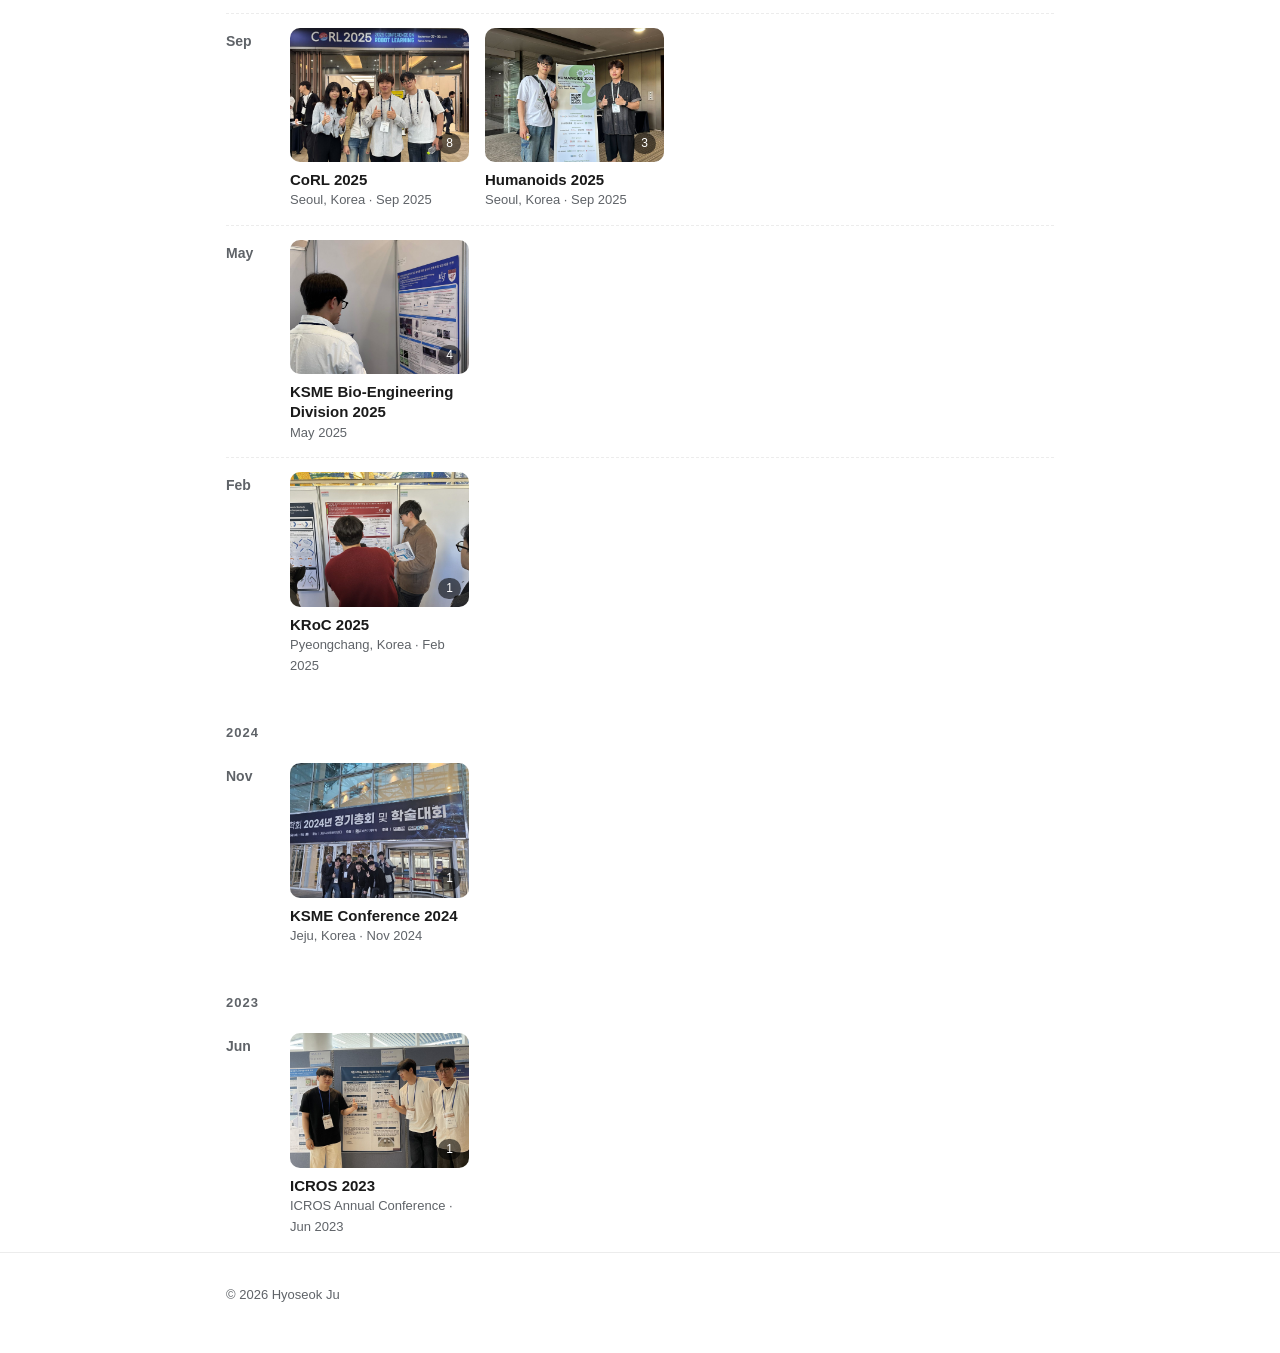
==== commit b185e7b2: "Hide Personal albums until the gallery easter egg is unlocked Co-Authored-By: Claude Opus 5.5 (1M co" ====
--- a/gallery.html
+++ b/gallery.html
@@ -55,8 +55,10 @@
   const $ = s => document.querySelector(s);
   const listEl = $('#list'), albumEl = $('#album'), photosEl = $('#album .photos'), box = $('#lightbox');
 
+  let listTag = 'all';
   function renderList(tag) {
-    const list = sortedAlbums().filter(a => tag === 'all' || a.tag === tag);
+    listTag = tag;
+    const list = sortedAlbums().filter(a => (unlocked || a.tag !== 'personal') && (tag === 'all' || a.tag === tag));
     const years = [...new Set(list.map(a => a.date.slice(0, 4)))];
     $('#years').innerHTML = years.map(y => {
       const inYear = list.filter(a => a.date.startsWith(y));
@@ -71,12 +73,13 @@
   }
   $('.chips').addEventListener('click', e => { if (e.target.dataset.tag) renderList(e.target.dataset.tag); });
 
-  // easter egg: until unlocked, an album shows only its cover. Tap the "Gallery" title 7 times
+  // easter egg: until unlocked, an album shows only its cover and Personal albums are hidden. Tap the "Gallery" title 7 times
   // (Android's "tap build number to become a developer"). Remembered per browser.
   // Hides from casual visitors only: every file is still in the public repo.
   let unlocked = false;
   try { unlocked = localStorage.getItem('gallery-unlocked') === '1'; } catch {}
   const visible = a => unlocked ? a.items : a.items.filter(p => p.src === a.cover);
+  $('.chips [data-tag="personal"]').hidden = !unlocked;
 
   const toastEl = Object.assign(document.createElement('div'), { className: 'toast', role: 'status' });
   document.body.append(toastEl);
@@ -100,6 +103,8 @@
       unlocked = true;
       try { localStorage.setItem('gallery-unlocked', '1'); } catch {}
       toast('🔓 You found it! Every photo and video is unlocked.');
+      $('.chips [data-tag="personal"]').hidden = false;
+      renderList(listTag);
     }
   });
 
@@ -107,7 +112,7 @@
   function route() {
     // album in ?album= (giscus login redirect strips #hash); #id still accepted for old links
     const id = new URLSearchParams(location.search).get('album') || location.hash.slice(1);
-    cur = ALBUMS.find(a => a.id === id);
+    cur = ALBUMS.find(a => a.id === id && (unlocked || a.tag !== 'personal'));
     listEl.hidden = !!cur;
     albumEl.hidden = !cur;
     if (!cur) return;
